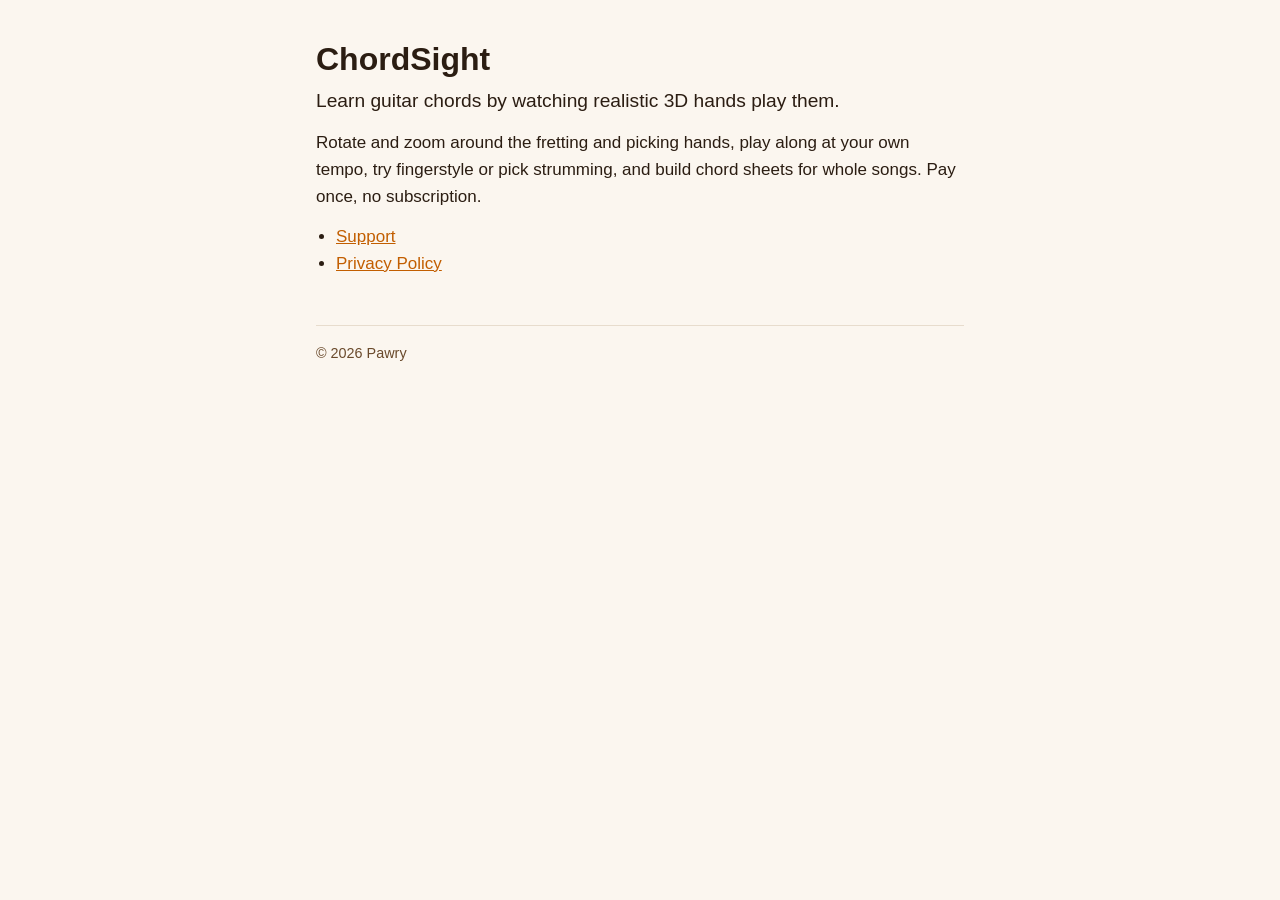
==== index.html @ a69828a0 "ChordSight support and privacy pages" ====
<!doctype html>
<html lang="en">
<head>
<meta charset="utf-8">
<meta name="viewport" content="width=device-width, initial-scale=1">
<title>ChordSight</title>
<link rel="stylesheet" href="style.css">
</head>
<body>
<main>
  <h1>ChordSight</h1>
  <p class="lead">Learn guitar chords by watching realistic 3D hands play them.</p>
  <p>Rotate and zoom around the fretting and picking hands, play along at your own tempo,
  try fingerstyle or pick strumming, and build chord sheets for whole songs. Pay once,
  no subscription.</p>
  <ul class="links">
    <li><a href="support.html">Support</a></li>
    <li><a href="privacy.html">Privacy Policy</a></li>
  </ul>
  <footer>© 2026 Pawry</footer>
</main>
</body>
</html>
---- style.css ----
:root {
  --bg: #fbf6ef;
  --text: #2b1d12;
  --muted: #6a4a2c;
  --accent: #c25e00;
  --rule: #e7dccd;
  color-scheme: light dark;
}
@media (prefers-color-scheme: dark) {
  :root {
    --bg: #1c1410;
    --text: #f3e9dc;
    --muted: #c9b39b;
    --accent: #f59a3c;
    --rule: #3a2b21;
  }
}
* { box-sizing: border-box; }
body {
  margin: 0;
  background: var(--bg);
  color: var(--text);
  font: 17px/1.6 -apple-system, BlinkMacSystemFont, "Segoe UI", Roboto, sans-serif;
}
main { max-width: 680px; margin: 0 auto; padding: 40px 16px 56px; }
h1 { font-size: 2rem; line-height: 1.2; margin: 0 0 8px; }
h2 { font-size: 1.25rem; margin: 32px 0 8px; }
h3 { font-size: 1.05rem; margin: 24px 0 4px; }
p, ul { margin: 0 0 12px; }
a { color: var(--accent); }
.brand { margin-bottom: 24px; font-weight: 600; }
.brand a { text-decoration: none; }
.meta, footer { color: var(--muted); font-size: 0.9rem; }
.lead { font-size: 1.2rem; }
.links { padding-left: 20px; }
footer { margin-top: 48px; padding-top: 16px; border-top: 1px solid var(--rule); }
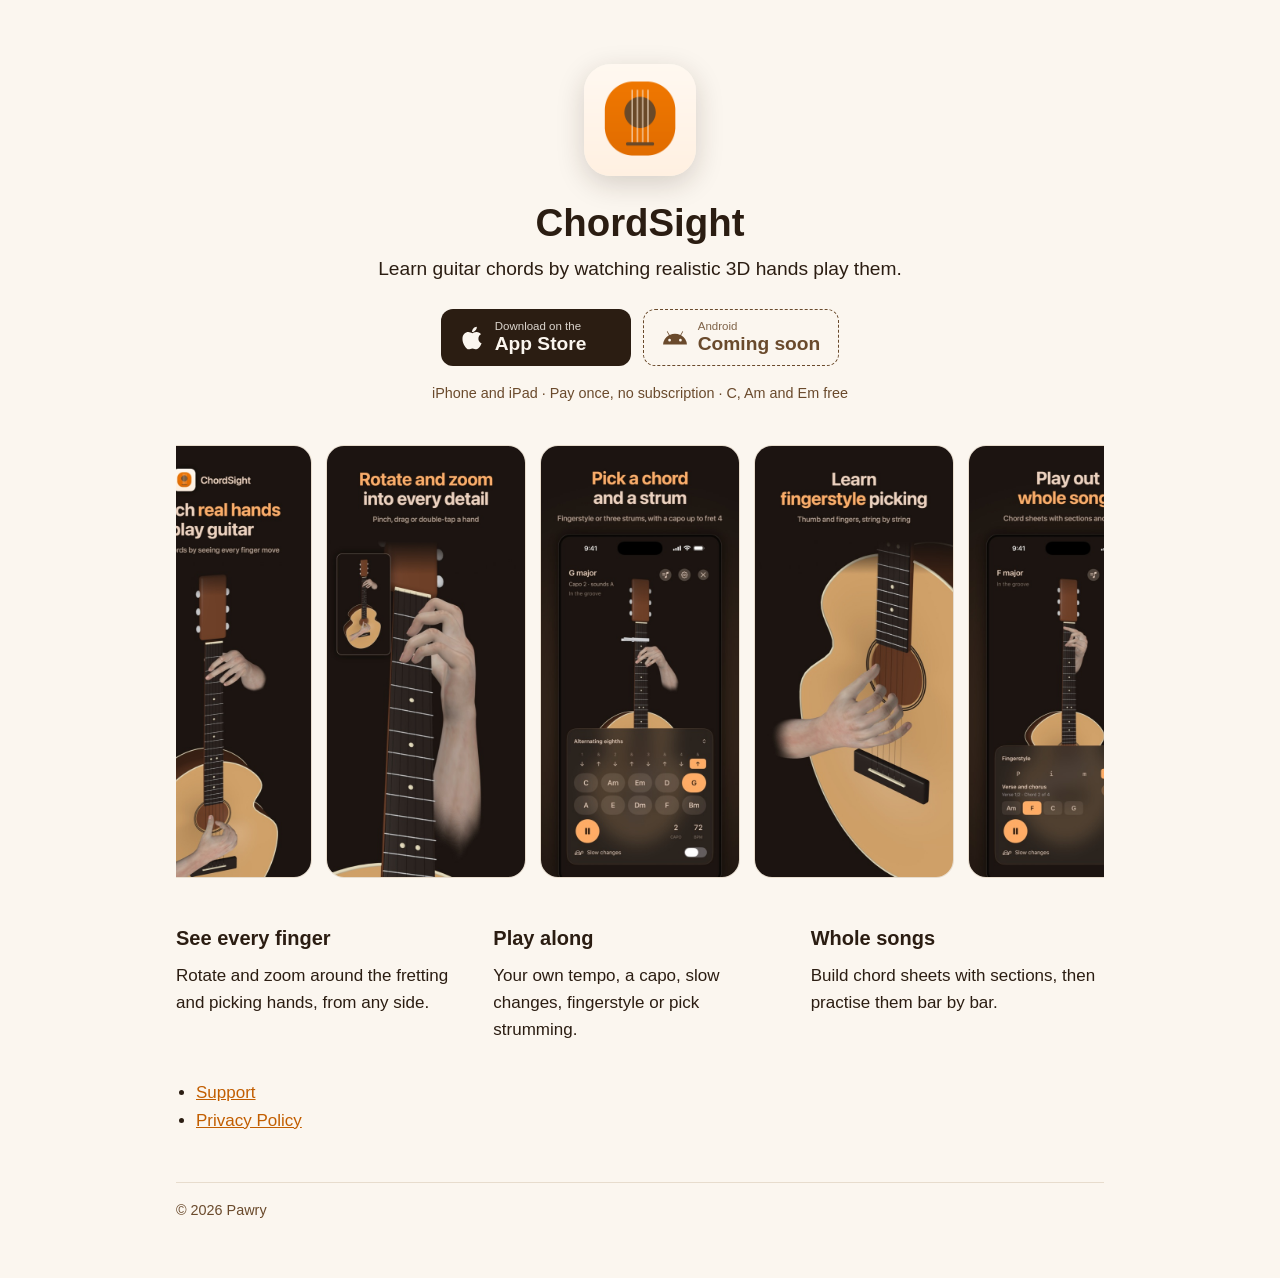
==== commit 5d865289: "Landing page, Android coming-soon page and /get device redirect" ====
--- a/index.html
+++ b/index.html
@@ -3,16 +3,49 @@
 <head>
 <meta charset="utf-8">
 <meta name="viewport" content="width=device-width, initial-scale=1">
-<title>ChordSight</title>
+<title>ChordSight: Guitar Chords 3D</title>
+<meta name="description" content="Learn guitar chords by watching realistic 3D hands play them. Pay once, no subscription.">
+<meta name="apple-itunes-app" content="app-id=6831934798">
+<meta property="og:title" content="ChordSight: Guitar Chords 3D">
+<meta property="og:description" content="Learn guitar chords by watching realistic 3D hands play them.">
+<meta property="og:image" content="https://pallabez.github.io/chordsight-site/img/icon.png">
+<link rel="icon" href="img/icon.png">
+<link rel="apple-touch-icon" href="img/icon.png">
 <link rel="stylesheet" href="style.css">
 </head>
 <body>
-<main>
-  <h1>ChordSight</h1>
-  <p class="lead">Learn guitar chords by watching realistic 3D hands play them.</p>
-  <p>Rotate and zoom around the fretting and picking hands, play along at your own tempo,
-  try fingerstyle or pick strumming, and build chord sheets for whole songs. Pay once,
-  no subscription.</p>
+<main class="wide">
+  <header class="hero">
+    <img class="icon" src="img/icon.png" alt="" width="112" height="112">
+    <h1>ChordSight</h1>
+    <p class="lead">Learn guitar chords by watching realistic 3D hands play them.</p>
+    <div class="stores">
+      <a class="store" href="https://apps.apple.com/app/id6831934798">
+        <svg viewBox="0 0 384 512" aria-hidden="true"><path fill="currentColor" d="M318.7 268.7c-.2-36.7 16.4-64.4 50-84.8-18.8-26.9-47.2-41.7-84.7-44.6-35.5-2.8-74.3 20.7-88.5 20.7-15 0-49.4-19.7-76.4-19.7C63.3 141.2 4 184.8 4 273.5q0 39.3 14.4 81.2c12.8 36.7 59 126.7 107.2 125.2 25.2-.6 43-17.9 75.8-17.9 31.8 0 48.3 17.9 76.4 17.9 48.6-.7 90.4-82.5 102.6-119.3-65.2-30.7-61.7-90-61.7-91.9zm-56.6-164.2c27.3-32.4 24.8-61.9 24-72.5-24.1 1.4-52 16.4-67.9 34.9-17.5 19.8-27.8 44.3-25.6 71.9 26.1 2 49.9-11.4 69.5-34.3z"/></svg>
+        <span><small>Download on the</small>App Store</span>
+      </a>
+      <a class="store soon" href="android.html">
+        <svg viewBox="0 0 24 24" aria-hidden="true"><path fill="currentColor" d="M17.6 9.48l1.84-3.18a.38.38 0 0 0-.66-.38l-1.86 3.22a11.4 11.4 0 0 0-9.84 0L5.22 5.92a.38.38 0 0 0-.66.38L6.4 9.48A10.8 10.8 0 0 0 1 18h22a10.8 10.8 0 0 0-5.4-8.52zM7 15.25a1.25 1.25 0 1 1 0-2.5 1.25 1.25 0 0 1 0 2.5zm10 0a1.25 1.25 0 1 1 0-2.5 1.25 1.25 0 0 1 0 2.5z"/></svg>
+        <span><small>Android</small>Coming soon</span>
+      </a>
+    </div>
+    <p class="meta">iPhone and iPad · Pay once, no subscription · C, Am and Em free</p>
+  </header>
+
+  <section class="shots" aria-label="Screenshots">
+    <img src="img/iphone-1-open.jpg" alt="ChordSight showing both hands on a 3D guitar" loading="lazy">
+    <img src="img/iphone-2-zoom.jpg" alt="Close-up of the fretting hand" loading="lazy">
+    <img src="img/iphone-3-pattern.jpg" alt="Choosing a picking pattern" loading="lazy">
+    <img src="img/iphone-4-picking.jpg" alt="The picking hand from below" loading="lazy">
+    <img src="img/iphone-5-song.jpg" alt="A song as a chord sheet" loading="lazy">
+  </section>
+
+  <section class="features">
+    <div><h2>See every finger</h2><p>Rotate and zoom around the fretting and picking hands, from any side.</p></div>
+    <div><h2>Play along</h2><p>Your own tempo, a capo, slow changes, fingerstyle or pick strumming.</p></div>
+    <div><h2>Whole songs</h2><p>Build chord sheets with sections, then practise them bar by bar.</p></div>
+  </section>
+
   <ul class="links">
     <li><a href="support.html">Support</a></li>
     <li><a href="privacy.html">Privacy Policy</a></li>
--- a/style.css
+++ b/style.css
@@ -34,3 +34,33 @@
 .lead { font-size: 1.2rem; }
 .links { padding-left: 20px; }
 footer { margin-top: 48px; padding-top: 16px; border-top: 1px solid var(--rule); }
+
+/* Landing page */
+main.wide { max-width: 960px; }
+.hero { text-align: center; padding-top: 24px; }
+.hero .icon { border-radius: 24%; box-shadow: 0 8px 28px rgba(43, 29, 18, 0.18); margin-bottom: 16px; }
+.hero h1 { font-size: 2.4rem; }
+.hero .lead { max-width: 30em; margin: 0 auto 24px; }
+.stores { display: flex; flex-wrap: wrap; gap: 12px; justify-content: center; margin: 8px 0 16px; }
+.store {
+  display: inline-flex; align-items: center; gap: 10px;
+  min-width: 190px; padding: 10px 18px; border-radius: 12px;
+  background: var(--text); color: var(--bg); text-decoration: none; text-align: left;
+}
+.store svg { width: 26px; height: 26px; flex: none; }
+.store span { display: flex; flex-direction: column; font-size: 1.2rem; font-weight: 600; line-height: 1.15; }
+.store small { font-size: 0.72rem; font-weight: 400; opacity: 0.85; }
+.store.soon { background: transparent; color: var(--muted); border: 1.5px dashed var(--muted); }
+.store:hover { opacity: 0.9; }
+.shots {
+  display: flex; gap: 14px; overflow-x: auto; scroll-snap-type: x mandatory;
+  padding: 24px 2px 12px; margin: 16px 0;
+}
+.shots img {
+  flex: none; width: 200px; height: auto; border-radius: 18px; scroll-snap-align: center;
+  border: 1px solid var(--rule);
+}
+.features { display: grid; grid-template-columns: repeat(auto-fit, minmax(220px, 1fr)); gap: 8px 24px; margin: 16px 0 24px; }
+.features h2 { margin-top: 16px; }
+.center { text-align: center; }
+@media (min-width: 1100px) { .shots { justify-content: center; } }
